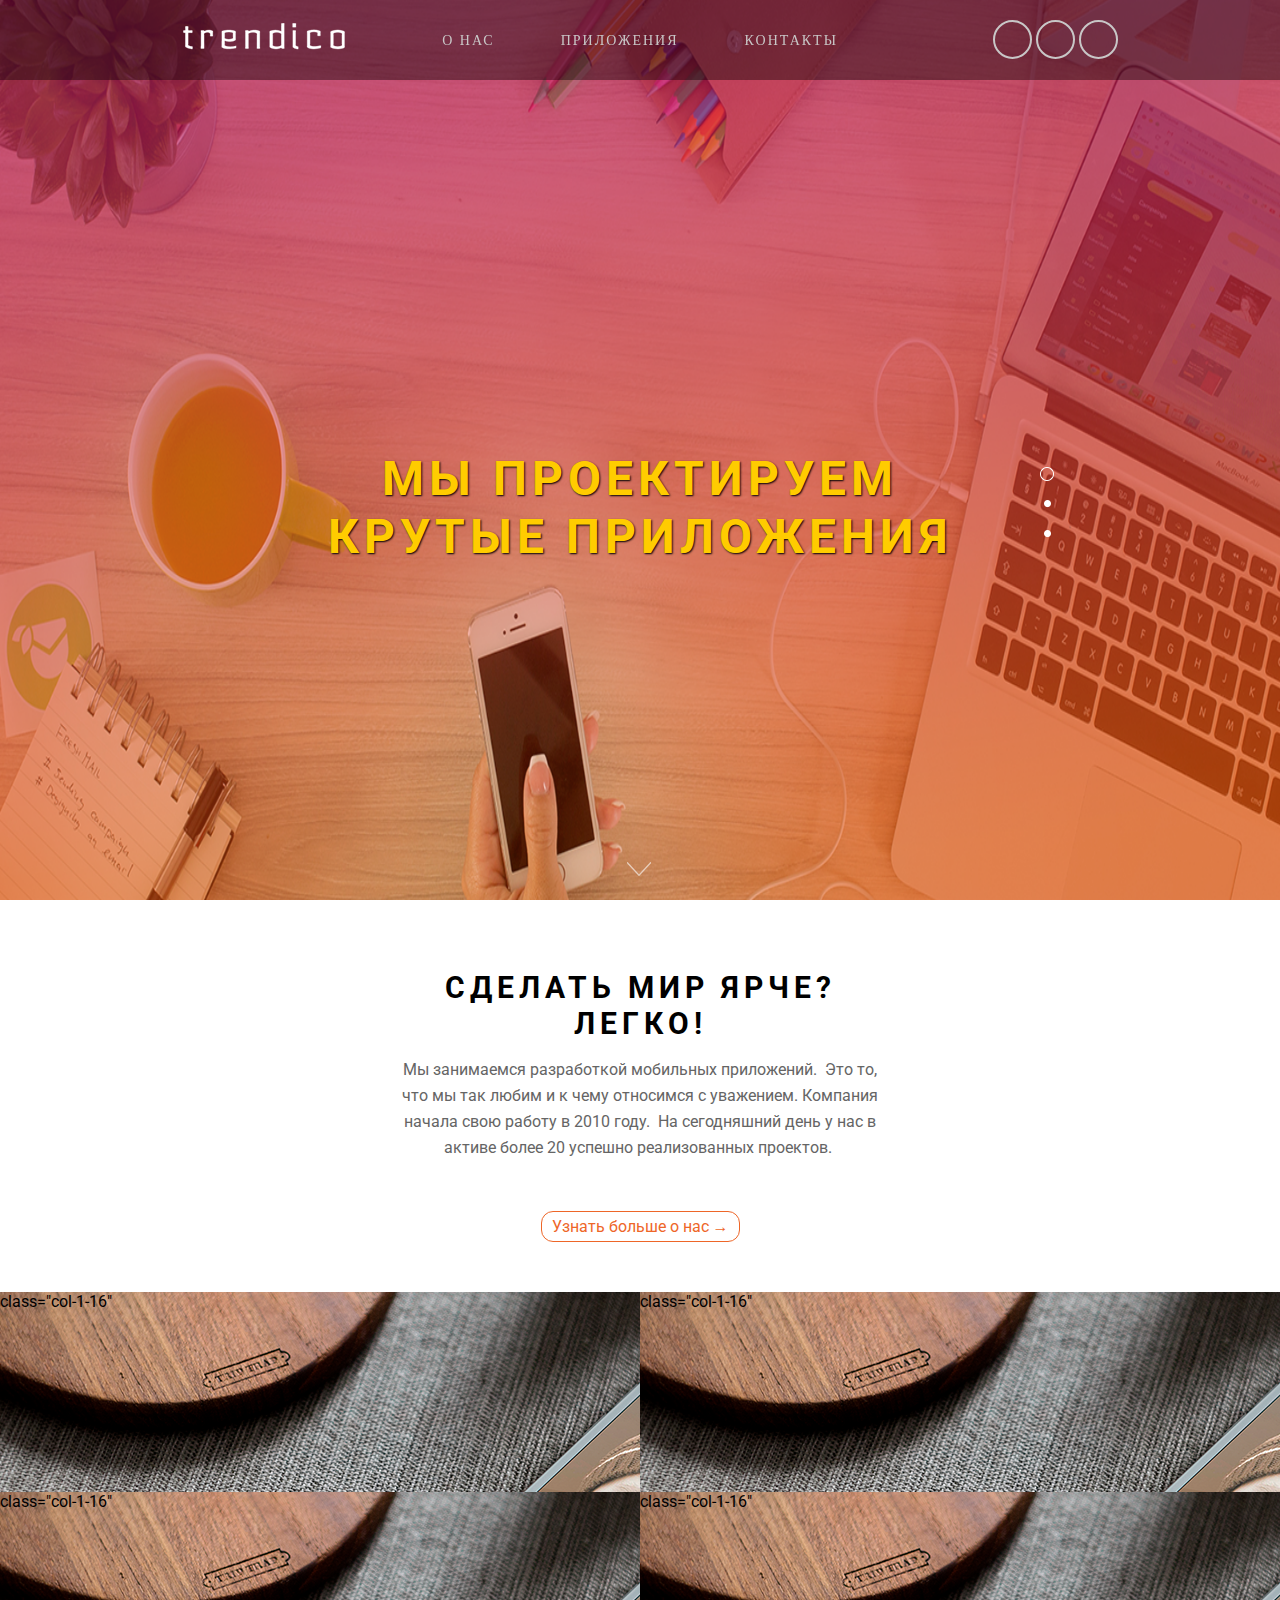
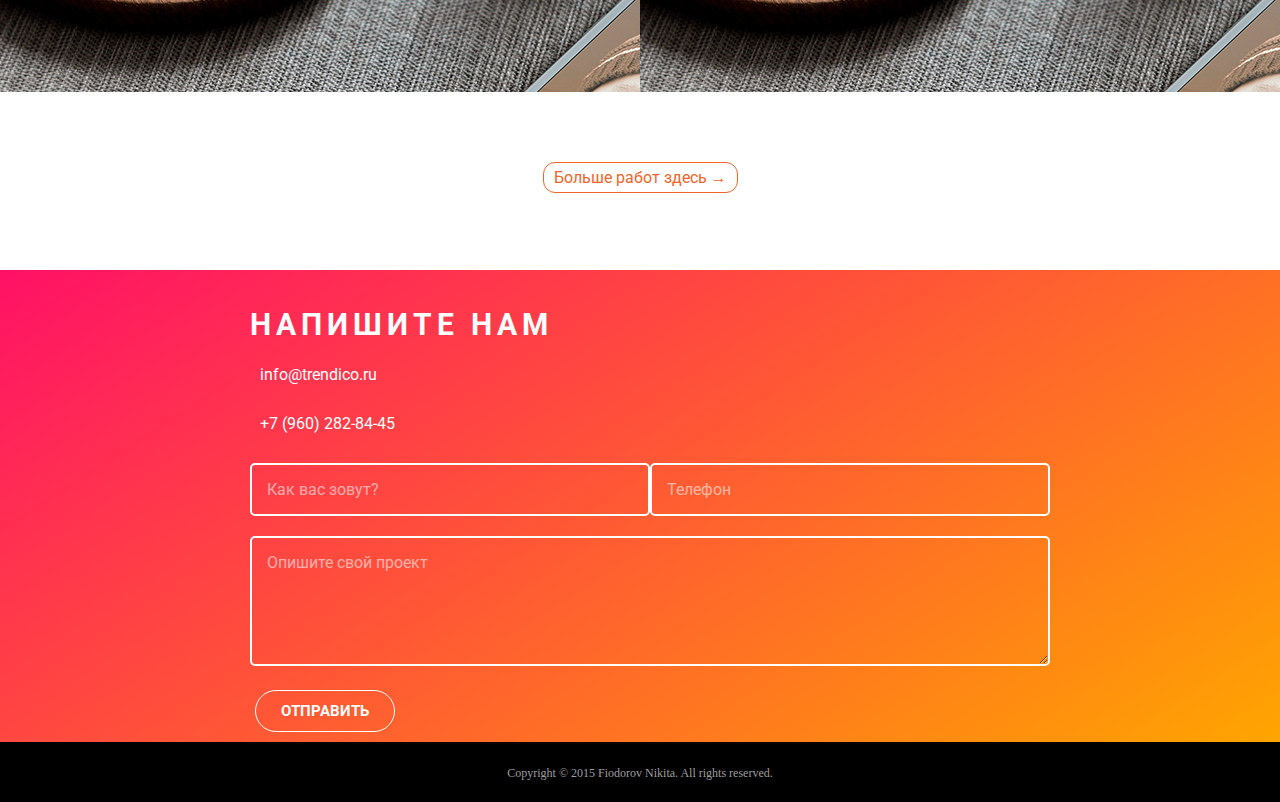
==== main.html @ beefaa2e "d" ====
<!DOCTYPE html>
<html lang="ru">

<head>
  <meta charset="UTF-8">
  <title>Document</title>
  <meta name="viewport" content="width=device-width, initial-scale=1.0">
  <link rel="stylesheet" href="css/styles.css">
  <link rel="icon" href="images/logo.png">
  <link href='https://fonts.googleapis.com/css?family=Roboto' rel='stylesheet' type='text/css'>
  <script src="https://ajax.googleapis.com/ajax/libs/jquery/1.7.2/jquery.min.js"></script>
  <script>
    $(function () {
      var pull = $('#pull');
      menu = $('nav ul');
      menuHeight = menu.height();
      $(pull).on('click', function (e) {
        e.preventDefault();
        menu.slideToggle();
      });
      $(window).resize(function () {
        var w = $(window).width();
        if (w > 320 && menu.is(':hidden')) {
          menu.removeAttr('style');
        }
      });
    });
  </script>
  <script src="js/jquery.timelinr-0.9.6.js"></script>
</head>

<body>
  <div class="wrapper s-h">
    <!--header start!-->
    <header class="header" name="home">
      <nav class="nav clearfix">
        <ul class="clearfix">
          <figure class="push-2-16 col-2-16 header-logo left">
            <a href="http://trendico.mkoreshkov.ru"> <img src="/images/Background/logo.png" alt=""> </a>
          </figure>
          <div class="col-8-16">
            <li class="centr"><a href="#">О нас</a></li>
            <li class="centr"><a href="#">Приложения</a></li>
            <li class="centr"><a href="#">Контакты</a></li>
          </div>
          <div class="col-2-16 nav-right hide-on-mobile">
            <li class="right"><a href="#"><i class="fa fa-vk"></i></a></li>
            <li class="right"><a href="#"><i class="fa fa-facebook"></i></a></li>
            <li class="right"><a href="#"><i class="fa fa-twitter"></i></a></li>
          </div>
        </ul>
        <a href="#" id="pull"><img src="/images/Background/logo.png" alt=""></a>
      </nav>
    </header>
    <!--header end!-->
    <!--content start-->
    <main class="page-content">
      <!--Встраеваемый контент начало-->
      <section class="grid slider">
        <script>
          $(function () {
            $().timelinr({
              orientation: 'vertical'
              , issuesSpeed: 500
              , datesSpeed: 100
              , arrowKeys: 'true'
              , startAt: 1
            })
          });
        </script>
        <div class="col-16-16">
          <div id="timeline">
            <div class="push-13-16">
              <ul id="dates">
                <!--      nbsp - пробел для кликабельности-->
                <li><a href="#1" class="selected">&nbsp;&nbsp;</a></li>
                <li><a href="#2">&nbsp;&nbsp;</a></li>
                <li><a href="#3">&nbsp;&nbsp;</a></li>
              </ul>
            </div>
            <ul id="issues">
              <li id="1" class="selected"> <img src="/images/slider/slider-1.png" />
                <h1>Мы проектируем крутые приложения</h1>
                <p></p>
              </li>
              <li id="2"> <img src="/images/slider/slider-2.jpg" />
                <h1>Нереально крутые</h1>
                <p>Прям как этот слайдер</p>
              </li>
              <li id="3"> <img src="/images/slider/slider-3.jpg" />
                <h1>Завидуйте</h1>
                <p></p>
              </li>
            </ul>
            <div id="grad_top"></div>
            <div id="grad_bottom"></div> <a href="#" id="next">+</a> <a href="#" id="prev">-</a> </div>
        </div>
      </section>
      <section class="grid about_us">
        <div class="push-5-16 col-6-16">
          <h2>Сделать мир ярче? Легко!</h2>
          <p> Мы занимаемся разработкой мобильных приложений.&nbsp; Это то, что мы так любим и к чему относимся с уважением. Компания начала свою работу в 2010 году.&nbsp; На сегодняшний день у нас в активе более 20 успешно реализованных проектов.&nbsp; </p>
          <button href="/about" class="btn-arrow">Узнать больше о нас &rarr;</button>
        </div>
      </section>
      <section class="grid app">
        <div class="col-8-16">class="col-1-16"</div>
        <div class="col-8-16">class="col-1-16"</div>
        <div class="col-8-16">class="col-1-16"</div>
        <div class="col-8-16">class="col-1-16"</div>
      </section>
      <section class="grid more">
        <div class="col-16-16">
          <button href="/projects" class="btn-arrow">Больше работ здесь &rarr;</button>
        </div>
      </section>
      <section class="grid contact_us">
        <div class="push-3-16 col-10-16">
          <h3>НАПИШИТЕ НАМ</h3> <a href="mailto:info@trendico.ru">info@trendico.ru</a> <a href="tel:+79602828445">+7 (960) 282-84-45</a>
          <form class="form" role="form">
            <div class="grid">
              <div class="col-8-16">
                <input type="name" placeholder="Как вас зовут?" class="form-control" id="inputName"> </div>
              <div class="col-8-16">
                <input type="phone" placeholder="Телефон" class="form-control col-8-16" id="inputPhone"> </div>
            </div>
            <div class="grid">
              <div class="col-16-16">
                <textarea class="form-control" rows="5" id="comment" placeholder="Опишите свой проект"></textarea>
              </div>
            </div>
            <button type="submit" class="btn btn-default"> Отправить </button>
          </form>
        </div>
      </section>
      <!--Встраеваемый контент конец-->
    </main>
    <!--content end-->
    <!--footer start-->
    <footer class="footer" id="Contact">
      <p class="copyright">Copyright © 2015 Fiodorov Nikita. All rights reserved.</p>
    </footer>
    <!--footer end-->
  </div>
</body>

</html>
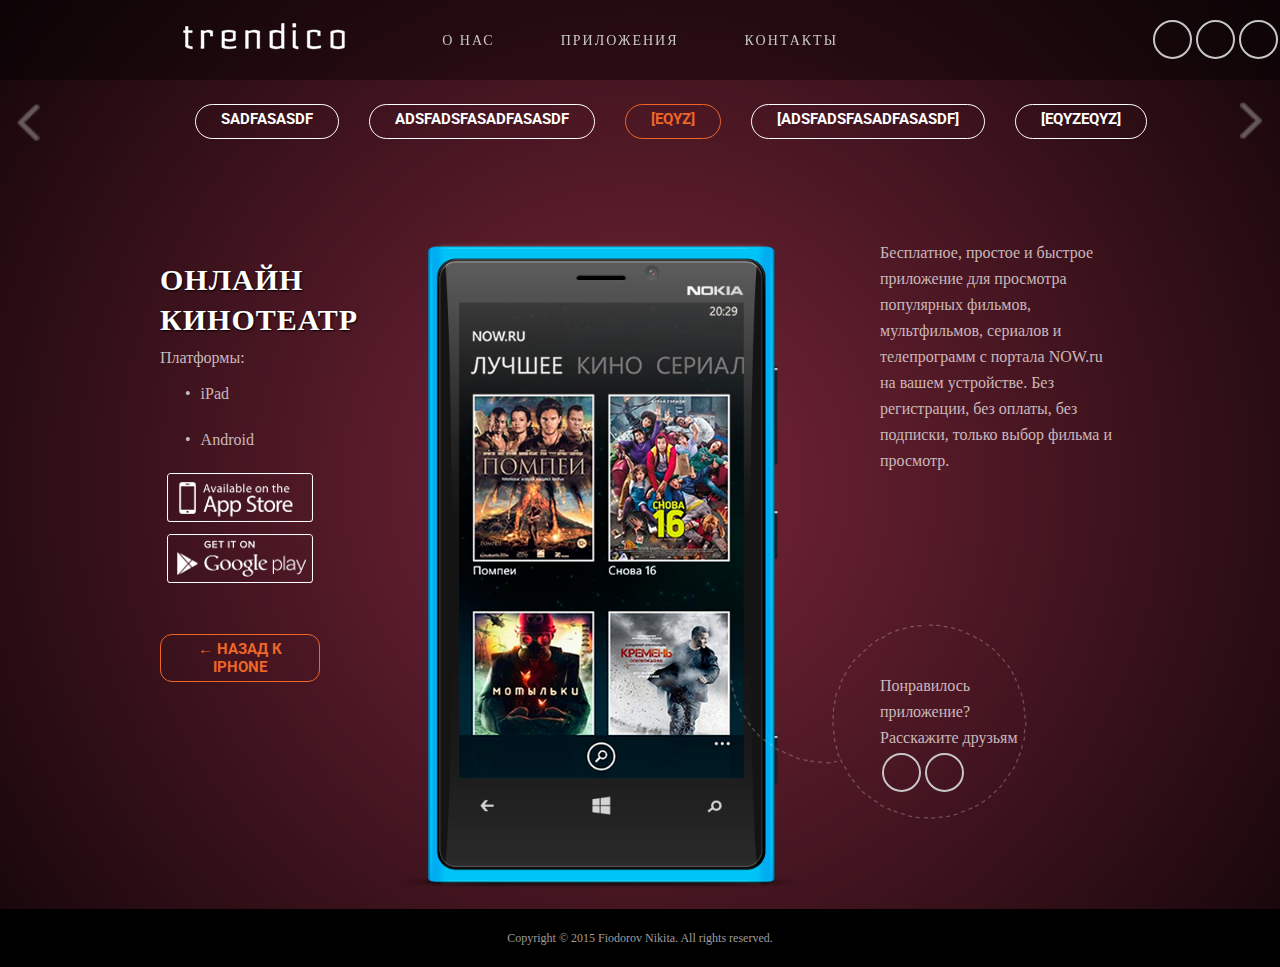
==== commit aa1b774e: "d" ====
--- a/main.html
+++ b/main.html
@@ -35,15 +35,15 @@
     <header class="header" name="home">
       <nav class="nav clearfix">
         <ul class="clearfix">
-          <figure class="push-2-16 col-2-16 header-logo left">
+          <figure class="push-2-16 col-2-16 header-logo left tab-col-4-16">
             <a href="http://trendico.mkoreshkov.ru"> <img src="/images/Background/logo.png" alt=""> </a>
           </figure>
-          <div class="col-8-16">
+          <div class="col-8-16 tab-col-12-16">
             <li class="centr"><a href="#">О нас</a></li>
             <li class="centr"><a href="#">Приложения</a></li>
             <li class="centr"><a href="#">Контакты</a></li>
           </div>
-          <div class="col-2-16 nav-right hide-on-mobile">
+          <div class="col-4-16 hide-on-tab nav-right share">
             <li class="right"><a href="#"><i class="fa fa-vk"></i></a></li>
             <li class="right"><a href="#"><i class="fa fa-facebook"></i></a></li>
             <li class="right"><a href="#"><i class="fa fa-twitter"></i></a></li>
@@ -56,81 +56,203 @@
     <!--content start-->
     <main class="page-content">
       <!--Встраеваемый контент начало-->
-      <section class="grid slider">
+      <section class="grid slider-h">
         <script>
           $(function () {
             $().timelinr({
-              orientation: 'vertical'
-              , issuesSpeed: 500
-              , datesSpeed: 100
-              , arrowKeys: 'true'
-              , startAt: 1
+              arrowKeys: 'true'
+              , startAt: 3, 
+              autoPlay: 'true',
+              autoPlayPause: 10000
             })
           });
         </script>
         <div class="col-16-16">
           <div id="timeline">
-            <div class="push-13-16">
+            <div class="">
               <ul id="dates">
-                <!--      nbsp - пробел для кликабельности-->
-                <li><a href="#1" class="selected">&nbsp;&nbsp;</a></li>
-                <li><a href="#2">&nbsp;&nbsp;</a></li>
-                <li><a href="#3">&nbsp;&nbsp;</a></li>
+                <li><a class="btn btn-default" href="#1" class="selected">sadfasasdf</a></li>
+                <li><a class="btn btn-default" href="#2">adsfadsfasadfasasdf</a></li>
+                <li><a class="btn btn-default" href="#3">[eqyz]</a></li>
+                <li><a class="btn btn-default" href="#4">[adsfadsfasadfasasdf]</a></li>
+                <li><a class="btn btn-default" href="#5">[eqyzeqyz]</a></li>
+                <li><a class="btn btn-default" href="#6">[eqyz]</a></li>
+                <li><a class="btn btn-default" href="#7">[adsfadsfasadfasasdf]</a></li>
               </ul>
             </div>
             <ul id="issues">
-              <li id="1" class="selected"> <img src="/images/slider/slider-1.png" />
-                <h1>Мы проектируем крутые приложения</h1>
-                <p></p>
-              </li>
-              <li id="2"> <img src="/images/slider/slider-2.jpg" />
-                <h1>Нереально крутые</h1>
-                <p>Прям как этот слайдер</p>
-              </li>
-              <li id="3"> <img src="/images/slider/slider-3.jpg" />
-                <h1>Завидуйте</h1>
-                <p></p>
-              </li>
+              <li id="1" class="issues-elem">
+                <div class="grid">
+                  <div class="issues-content--info push-2-16 col-2-16 tab-col-6-16 mobile-col-16-16">
+                    <h1>Онлайн кинотеатр</h1>
+                    <p>Платформы:</p>
+                    <p class="li">iPad</p>
+                    <p class="li">Android</p>
+                    <a href="#" class="appstore"></a>
+                    <a class="googleplay"></a>
+                    <button class="btn btn-arrow down">&larr; Назад к iphone</button>
+                  </div>
+                  <div class="push-1-16 col-5-16 tab-col-10-16 mobile-col-16-16"> <img width="100%" src="/images/app/tele1.png" /> </div>
+                  <div class="push-1-16 col-3-16 t-push-6-16 tab-col-10-16 mobile-col-16-16">
+                    <p>Бесплатное, простое и быстрое приложение для просмотра популярных фильмов, мультфильмов, сериалов и телепрограмм с портала NOW.ru на вашем устройстве. Без регистрации, без оплаты, без подписки, только выбор фильма и просмотр. </p>
+                    <div class="share-icon mobile-col-16-16">
+                      <p>Понравилось</p>
+                      <p>приложение?</p>
+                      <p> Расскажите друзьям</p>
+                      <div class=""><a href="#"><i class="fa fa-vk"></i></a></div>
+                      <div class=""><a href="#"><i class="fa fa-facebook"></i></a></div>
+                    </div>
+                  </div>
+                </div>
+              </li>
+              <li id="2" class="issues-elem">
+                <div class="grid">
+                  <div class="issues-content--info push-2-16 col-2-16 tab-col-6-16 mobile-col-16-16">
+                    <h1>Онлайн кинотеатр</h1>
+                    <p>Платформы:</p>
+                    <p class="li">iPad</p>
+                    <p class="li">Android</p>
+                    <a href="#" class="appstore"></a>
+                    <a class="googleplay"></a>
+                    <button class="btn btn-arrow down">&larr; Назад к iphone</button>
+                  </div>
+                  <div class="push-1-16 col-5-16 tab-col-10-16 mobile-col-16-16"> <img width="100%" src="/images/app/tele2.png" /> </div>
+                  <div class="push-1-16 col-3-16 t-push-6-16 tab-col-10-16 mobile-col-16-16">
+                    <p>Бесплатное, простое и быстрое приложение для просмотра популярных фильмов, мультфильмов, сериалов и телепрограмм с портала NOW.ru на вашем устройстве. Без регистрации, без оплаты, без подписки, только выбор фильма и просмотр. </p>
+                    <div class="share-icon mobile-col-16-16">
+                      <p>Понравилось</p>
+                      <p>приложение?</p>
+                      <p> Расскажите друзьям</p>
+                      <div class=""><a href="#"><i class="fa fa-vk"></i></a></div>
+                      <div class=""><a href="#"><i class="fa fa-facebook"></i></a></div>
+                    </div>
+                  </div>
+                </div>
+              </li>
+              <li id="3" class="issues-elem">
+                <div class="grid">
+                  <div class="issues-content--info push-2-16 col-2-16 tab-col-6-16 mobile-col-16-16">
+                    <h1>Онлайн кинотеатр</h1>
+                    <p>Платформы:</p>
+                    <p class="li">iPad</p>
+                    <p class="li">Android</p>
+                    <a href="#" class="appstore"></a>
+                    <a class="googleplay"></a>
+                    <button class="btn btn-arrow down">&larr; Назад к iphone</button>
+                  </div>
+                  <div class="push-1-16 col-5-16 tab-col-10-16 mobile-col-16-16"> <img width="100%" src="/images/app/tele3.png" /> </div>
+                  <div class="push-1-16 col-3-16 t-push-6-16 tab-col-10-16 mobile-col-16-16">
+                    <p>Бесплатное, простое и быстрое приложение для просмотра популярных фильмов, мультфильмов, сериалов и телепрограмм с портала NOW.ru на вашем устройстве. Без регистрации, без оплаты, без подписки, только выбор фильма и просмотр. </p>
+                    <div class="share-icon mobile-col-16-16">
+                      <p>Понравилось</p>
+                      <p>приложение?</p>
+                      <p> Расскажите друзьям</p>
+                      <div class=""><a href="#"><i class="fa fa-vk"></i></a></div>
+                      <div class=""><a href="#"><i class="fa fa-facebook"></i></a></div>
+                    </div>
+                  </div>
+                </div>
+              </li>
+              <li id="4" class="issues-elem">
+                <div class="grid">
+                  <div class="issues-content--info push-2-16 col-2-16 tab-col-6-16 mobile-col-16-16">
+                    <h1>Онлайн кинотеатр</h1>
+                    <p>Платформы:</p>
+                    <p class="li">iPad</p>
+                    <p class="li">Android</p>
+                    <a href="#" class="appstore"></a>
+                    <a class="googleplay"></a>
+                    <button class="btn btn-arrow down">&larr; Назад к iphone</button>
+                  </div>
+                  <div class="push-1-16 col-5-16 tab-col-10-16 mobile-col-16-16"> <img width="100%" src="/images/app/tele4.png" /> </div>
+                  <div class="push-1-16 col-3-16 t-push-6-16 tab-col-10-16 mobile-col-16-16">
+                    <p>Бесплатное, простое и быстрое приложение для просмотра популярных фильмов, мультфильмов, сериалов и телепрограмм с портала NOW.ru на вашем устройстве. Без регистрации, без оплаты, без подписки, только выбор фильма и просмотр. </p>
+                    <div class="share-icon mobile-col-16-16">
+                      <p>Понравилось</p>
+                      <p>приложение?</p>
+                      <p> Расскажите друзьям</p>
+                      <div class=""><a href="#"><i class="fa fa-vk"></i></a></div>
+                      <div class=""><a href="#"><i class="fa fa-facebook"></i></a></div>
+                    </div>
+                  </div>
+                </div>
+              </li>
+              <li id="5" class="issues-elem">
+                <div class="grid">
+                  <div class="issues-content--info push-2-16 col-2-16 tab-col-6-16 mobile-col-16-16">
+                    <h1>Онлайн кинотеатр</h1>
+                    <p>Платформы:</p>
+                    <p class="li">iPad</p>
+                    <p class="li">Android</p>
+                    <a href="#" class="appstore"></a>
+                    <a class="googleplay"></a>
+                    <button class="btn btn-arrow down">&larr; Назад к iphone</button>
+                  </div>
+                  <div class="push-1-16 col-5-16 tab-col-10-16 mobile-col-16-16"> <img width="100%" src="/images/app/tele5.png" /> </div>
+                  <div class="push-1-16 col-3-16 t-push-6-16 tab-col-10-16 mobile-col-16-16">
+                    <p>Бесплатное, простое и быстрое приложение для просмотра популярных фильмов, мультфильмов, сериалов и телепрограмм с портала NOW.ru на вашем устройстве. Без регистрации, без оплаты, без подписки, только выбор фильма и просмотр. </p>
+                    <div class="share-icon mobile-col-16-16">
+                      <p>Понравилось</p>
+                      <p>приложение?</p>
+                      <p> Расскажите друзьям</p>
+                      <div class=""><a href="#"><i class="fa fa-vk"></i></a></div>
+                      <div class=""><a href="#"><i class="fa fa-facebook"></i></a></div>
+                    </div>
+                  </div>
+                </div>
+              </li>
+            
+            <li id="6" class="issues-elem">
+              <div class="grid">
+                <div class="issues-content--info push-2-16 col-2-16 tab-col-6-16 mobile-col-16-16">
+                  <h1>Онлайн кинотеатр</h1>
+                  <p>Платформы:</p>
+                  <p class="li">iPad</p>
+                  <p class="li">Android</p>
+                  <a href="#" class="appstore"></a>
+                  <a class="googleplay"></a>
+                  <button class="btn btn-arrow down">&larr; Назад к iphone</button>
+                </div>
+                <div class="push-1-16 col-5-16 tab-col-10-16 mobile-col-16-16"> <img width="100%" src="/images/app/tele6.png" /> </div>
+                <div class="push-1-16 col-3-16 t-push-6-16 tab-col-10-16 mobile-col-16-16">
+                  <p>Бесплатное, простое и быстрое приложение для просмотра популярных фильмов, мультфильмов, сериалов и телепрограмм с портала NOW.ru на вашем устройстве. Без регистрации, без оплаты, без подписки, только выбор фильма и просмотр. </p>
+                  <div class="share-icon mobile-col-16-16">
+                    <p>Понравилось</p>
+                    <p>приложение?</p>
+                    <p> Расскажите друзьям</p>
+                    <div class=""><a href="#"><i class="fa fa-vk"></i></a></div>
+                    <div class=""><a href="#"><i class="fa fa-facebook"></i></a></div>
+                  </div>
+                </div>
+              </div>
+            </li>
+            <li id="7" class="issues-elem">
+              <div class="grid">
+                <div class="issues-content--info push-2-16 col-2-16 tab-col-6-16 mobile-col-16-16">
+                  <h1>Онлайн кинотеатр</h1>
+                  <p>Платформы:</p>
+                  <p class="li">iPad</p>
+                  <p class="li">Android</p>
+                  <a href="#" class="appstore"></a>
+                  <a class="googleplay"></a>
+                  <button class="btn btn-arrow down">&larr; Назад к iphone</button>
+                </div>
+                <div class="push-1-16 col-5-16 tab-col-10-16 mobile-col-16-16"> <img width="100%" src="/images/app/tele3.png" /> </div>
+                <div class="push-1-16 col-3-16 t-push-6-16 tab-col-10-16 mobile-col-16-16">
+                  <p>Бесплатное, простое и быстрое приложение для просмотра популярных фильмов, мультфильмов, сериалов и телепрограмм с портала NOW.ru на вашем устройстве. Без регистрации, без оплаты, без подписки, только выбор фильма и просмотр. </p>
+                  <div class="share-icon mobile-col-16-16">
+                    <p>Понравилось</p>
+                    <p>приложение?</p>
+                    <p> Расскажите друзьям</p>
+                    <div class=""><a href="#"><i class="fa fa-vk"></i></a></div>
+                    <div class=""><a href="#"><i class="fa fa-facebook"></i></a></div>
+                  </div>
+                </div>
+              </div>
+            </li>
             </ul>
             <div id="grad_top"></div>
             <div id="grad_bottom"></div> <a href="#" id="next">+</a> <a href="#" id="prev">-</a> </div>
-        </div>
-      </section>
-      <section class="grid about_us">
-        <div class="push-5-16 col-6-16">
-          <h2>Сделать мир ярче? Легко!</h2>
-          <p> Мы занимаемся разработкой мобильных приложений.&nbsp; Это то, что мы так любим и к чему относимся с уважением. Компания начала свою работу в 2010 году.&nbsp; На сегодняшний день у нас в активе более 20 успешно реализованных проектов.&nbsp; </p>
-          <button href="/about" class="btn-arrow">Узнать больше о нас &rarr;</button>
-        </div>
-      </section>
-      <section class="grid app">
-        <div class="col-8-16">class="col-1-16"</div>
-        <div class="col-8-16">class="col-1-16"</div>
-        <div class="col-8-16">class="col-1-16"</div>
-        <div class="col-8-16">class="col-1-16"</div>
-      </section>
-      <section class="grid more">
-        <div class="col-16-16">
-          <button href="/projects" class="btn-arrow">Больше работ здесь &rarr;</button>
-        </div>
-      </section>
-      <section class="grid contact_us">
-        <div class="push-3-16 col-10-16">
-          <h3>НАПИШИТЕ НАМ</h3> <a href="mailto:info@trendico.ru">info@trendico.ru</a> <a href="tel:+79602828445">+7 (960) 282-84-45</a>
-          <form class="form" role="form">
-            <div class="grid">
-              <div class="col-8-16">
-                <input type="name" placeholder="Как вас зовут?" class="form-control" id="inputName"> </div>
-              <div class="col-8-16">
-                <input type="phone" placeholder="Телефон" class="form-control col-8-16" id="inputPhone"> </div>
-            </div>
-            <div class="grid">
-              <div class="col-16-16">
-                <textarea class="form-control" rows="5" id="comment" placeholder="Опишите свой проект"></textarea>
-              </div>
-            </div>
-            <button type="submit" class="btn btn-default"> Отправить </button>
-          </form>
         </div>
       </section>
       <!--Встраеваемый контент конец-->
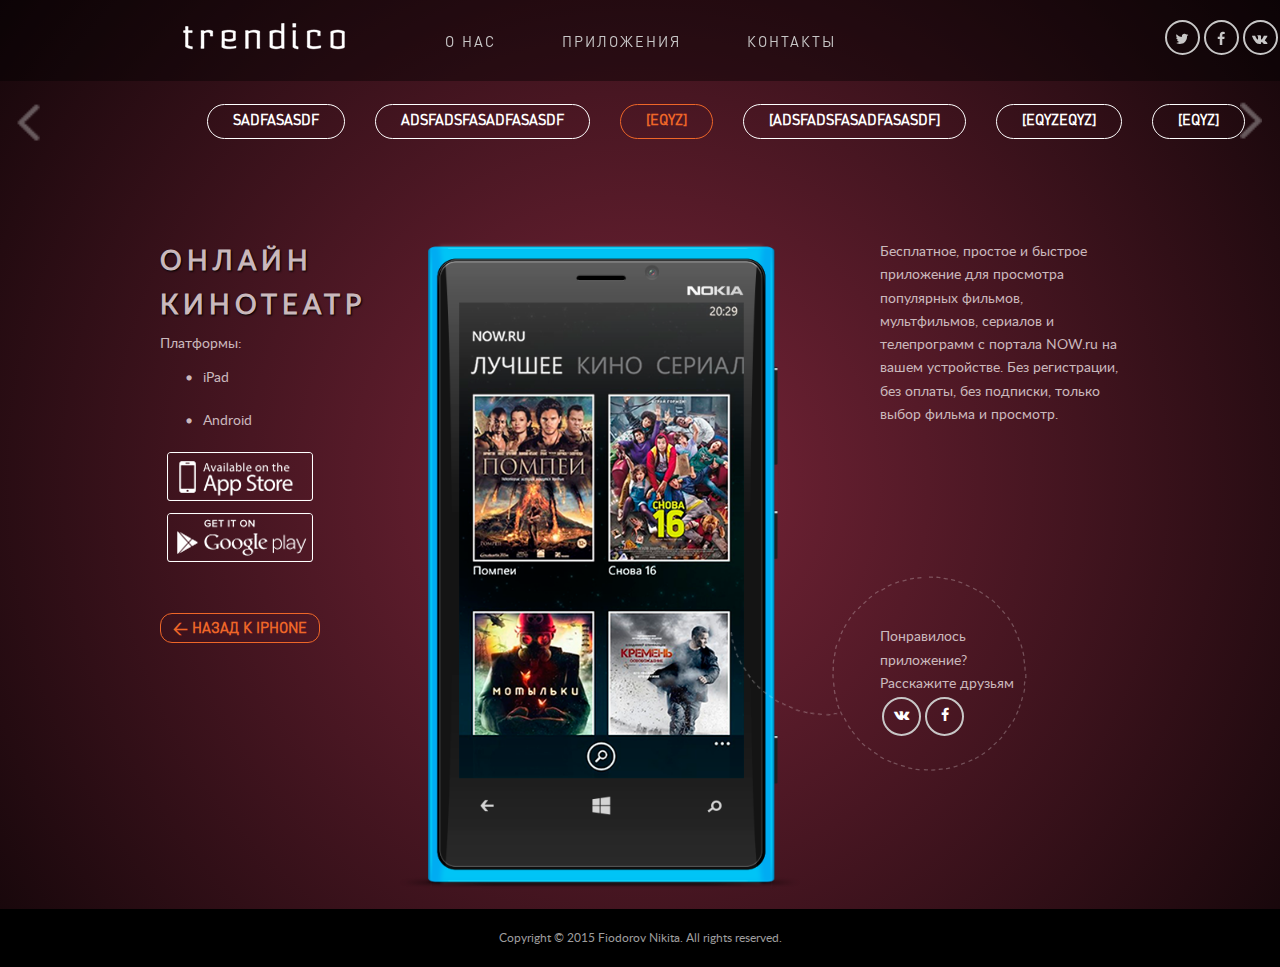
==== commit 63b417eb: "Адаптивный шрифт" ====
--- a/main.html
+++ b/main.html
@@ -7,7 +7,6 @@
   <meta name="viewport" content="width=device-width, initial-scale=1.0">
   <link rel="stylesheet" href="css/styles.css">
   <link rel="icon" href="images/logo.png">
-  <link href='https://fonts.googleapis.com/css?family=Roboto' rel='stylesheet' type='text/css'>
   <script src="https://ajax.googleapis.com/ajax/libs/jquery/1.7.2/jquery.min.js"></script>
   <script>
     $(function () {
@@ -61,9 +60,7 @@
           $(function () {
             $().timelinr({
               arrowKeys: 'true'
-              , startAt: 3, 
-              autoPlay: 'true',
-              autoPlayPause: 10000
+              , startAt: 3
             })
           });
         </script>
@@ -84,7 +81,7 @@
               <li id="1" class="issues-elem">
                 <div class="grid">
                   <div class="issues-content--info push-2-16 col-2-16 tab-col-6-16 mobile-col-16-16">
-                    <h1>Онлайн кинотеатр</h1>
+                    <h2>Онлайн кинотеатр</h2>
                     <p>Платформы:</p>
                     <p class="li">iPad</p>
                     <p class="li">Android</p>
@@ -108,7 +105,7 @@
               <li id="2" class="issues-elem">
                 <div class="grid">
                   <div class="issues-content--info push-2-16 col-2-16 tab-col-6-16 mobile-col-16-16">
-                    <h1>Онлайн кинотеатр</h1>
+                    <h2>Онлайн кинотеатр</h2>
                     <p>Платформы:</p>
                     <p class="li">iPad</p>
                     <p class="li">Android</p>
@@ -132,7 +129,7 @@
               <li id="3" class="issues-elem">
                 <div class="grid">
                   <div class="issues-content--info push-2-16 col-2-16 tab-col-6-16 mobile-col-16-16">
-                    <h1>Онлайн кинотеатр</h1>
+                    <h2>Онлайн кинотеатр</h2>
                     <p>Платформы:</p>
                     <p class="li">iPad</p>
                     <p class="li">Android</p>
@@ -156,7 +153,7 @@
               <li id="4" class="issues-elem">
                 <div class="grid">
                   <div class="issues-content--info push-2-16 col-2-16 tab-col-6-16 mobile-col-16-16">
-                    <h1>Онлайн кинотеатр</h1>
+                    <h2>Онлайн кинотеатр</h2>
                     <p>Платформы:</p>
                     <p class="li">iPad</p>
                     <p class="li">Android</p>
@@ -180,7 +177,7 @@
               <li id="5" class="issues-elem">
                 <div class="grid">
                   <div class="issues-content--info push-2-16 col-2-16 tab-col-6-16 mobile-col-16-16">
-                    <h1>Онлайн кинотеатр</h1>
+                    <h2>Онлайн кинотеатр</h2>
                     <p>Платформы:</p>
                     <p class="li">iPad</p>
                     <p class="li">Android</p>
@@ -205,7 +202,7 @@
             <li id="6" class="issues-elem">
               <div class="grid">
                 <div class="issues-content--info push-2-16 col-2-16 tab-col-6-16 mobile-col-16-16">
-                  <h1>Онлайн кинотеатр</h1>
+                  <h2>Онлайн кинотеатр</h2>
                   <p>Платформы:</p>
                   <p class="li">iPad</p>
                   <p class="li">Android</p>
@@ -229,7 +226,7 @@
             <li id="7" class="issues-elem">
               <div class="grid">
                 <div class="issues-content--info push-2-16 col-2-16 tab-col-6-16 mobile-col-16-16">
-                  <h1>Онлайн кинотеатр</h1>
+                  <h2>Онлайн кинотеатр</h2>
                   <p>Платформы:</p>
                   <p class="li">iPad</p>
                   <p class="li">Android</p>
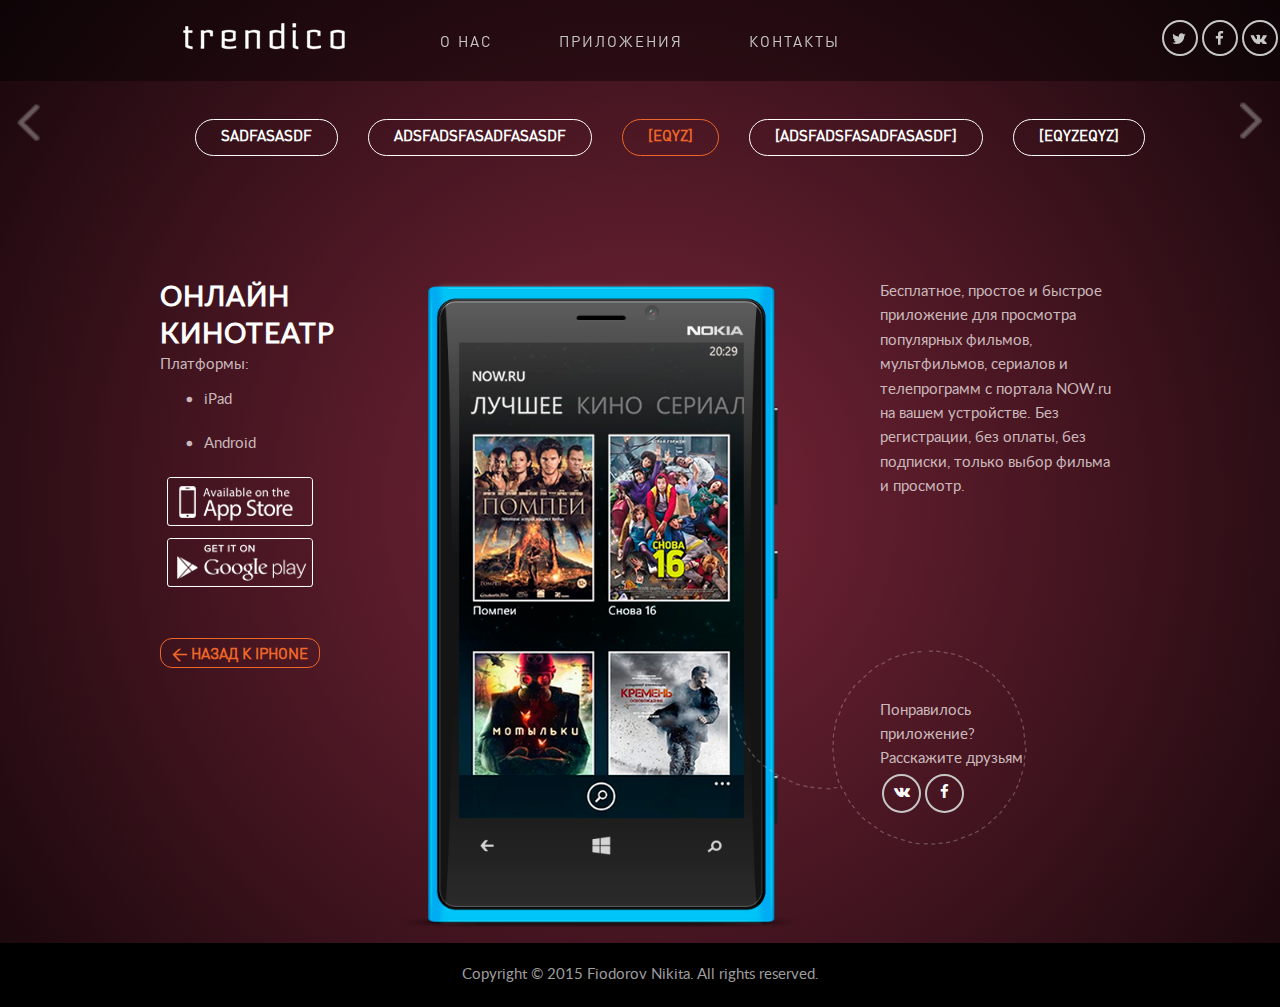
==== commit 7e57f1dd: "Адаптивный шрифт" ====
--- a/main.html
+++ b/main.html
@@ -91,7 +91,7 @@
                   </div>
                   <div class="push-1-16 col-5-16 tab-col-10-16 mobile-col-16-16"> <img width="100%" src="/images/app/tele1.png" /> </div>
                   <div class="push-1-16 col-3-16 t-push-6-16 tab-col-10-16 mobile-col-16-16">
-                    <p>Бесплатное, простое и быстрое приложение для просмотра популярных фильмов, мультфильмов, сериалов и телепрограмм с портала NOW.ru на вашем устройстве. Без регистрации, без оплаты, без подписки, только выбор фильма и просмотр. </p>
+                    <p class="issues-description">Бесплатное, простое и быстрое приложение для просмотра популярных фильмов, мультфильмов, сериалов и телепрограмм с портала NOW.ru на вашем устройстве. Без регистрации, без оплаты, без подписки, только выбор фильма и просмотр. </p>
                     <div class="share-icon mobile-col-16-16">
                       <p>Понравилось</p>
                       <p>приложение?</p>
@@ -115,8 +115,8 @@
                   </div>
                   <div class="push-1-16 col-5-16 tab-col-10-16 mobile-col-16-16"> <img width="100%" src="/images/app/tele2.png" /> </div>
                   <div class="push-1-16 col-3-16 t-push-6-16 tab-col-10-16 mobile-col-16-16">
-                    <p>Бесплатное, простое и быстрое приложение для просмотра популярных фильмов, мультфильмов, сериалов и телепрограмм с портала NOW.ru на вашем устройстве. Без регистрации, без оплаты, без подписки, только выбор фильма и просмотр. </p>
-                    <div class="share-icon mobile-col-16-16">
+                    <p class="issues-description">Бесплатное, простое и быстрое приложение для просмотра популярных фильмов, мультфильмов, сериалов и телепрограмм с портала NOW.ru на вашем устройстве. Без регистрации, без оплаты, без подписки, только выбор фильма и просмотр. </p>
+                    <div class="share-icon mobile-col-16-16 hide-on-tab">
                       <p>Понравилось</p>
                       <p>приложение?</p>
                       <p> Расскажите друзьям</p>
@@ -139,8 +139,8 @@
                   </div>
                   <div class="push-1-16 col-5-16 tab-col-10-16 mobile-col-16-16"> <img width="100%" src="/images/app/tele3.png" /> </div>
                   <div class="push-1-16 col-3-16 t-push-6-16 tab-col-10-16 mobile-col-16-16">
-                    <p>Бесплатное, простое и быстрое приложение для просмотра популярных фильмов, мультфильмов, сериалов и телепрограмм с портала NOW.ru на вашем устройстве. Без регистрации, без оплаты, без подписки, только выбор фильма и просмотр. </p>
-                    <div class="share-icon mobile-col-16-16">
+                    <p class="issues-description">Бесплатное, простое и быстрое приложение для просмотра популярных фильмов, мультфильмов, сериалов и телепрограмм с портала NOW.ru на вашем устройстве. Без регистрации, без оплаты, без подписки, только выбор фильма и просмотр. </p>
+                    <div class="share-icon mobile-col-16-16 hide-on-tab">
                       <p>Понравилось</p>
                       <p>приложение?</p>
                       <p> Расскажите друзьям</p>
@@ -163,8 +163,8 @@
                   </div>
                   <div class="push-1-16 col-5-16 tab-col-10-16 mobile-col-16-16"> <img width="100%" src="/images/app/tele4.png" /> </div>
                   <div class="push-1-16 col-3-16 t-push-6-16 tab-col-10-16 mobile-col-16-16">
-                    <p>Бесплатное, простое и быстрое приложение для просмотра популярных фильмов, мультфильмов, сериалов и телепрограмм с портала NOW.ru на вашем устройстве. Без регистрации, без оплаты, без подписки, только выбор фильма и просмотр. </p>
-                    <div class="share-icon mobile-col-16-16">
+                    <p class="issues-description">Бесплатное, простое и быстрое приложение для просмотра популярных фильмов, мультфильмов, сериалов и телепрограмм с портала NOW.ru на вашем устройстве. Без регистрации, без оплаты, без подписки, только выбор фильма и просмотр. </p>
+                    <div class="share-icon mobile-col-16-16 hide-on-tab">
                       <p>Понравилось</p>
                       <p>приложение?</p>
                       <p> Расскажите друзьям</p>
@@ -187,8 +187,8 @@
                   </div>
                   <div class="push-1-16 col-5-16 tab-col-10-16 mobile-col-16-16"> <img width="100%" src="/images/app/tele5.png" /> </div>
                   <div class="push-1-16 col-3-16 t-push-6-16 tab-col-10-16 mobile-col-16-16">
-                    <p>Бесплатное, простое и быстрое приложение для просмотра популярных фильмов, мультфильмов, сериалов и телепрограмм с портала NOW.ru на вашем устройстве. Без регистрации, без оплаты, без подписки, только выбор фильма и просмотр. </p>
-                    <div class="share-icon mobile-col-16-16">
+                    <p class="issues-description">Бесплатное, простое и быстрое приложение для просмотра популярных фильмов, мультфильмов, сериалов и телепрограмм с портала NOW.ru на вашем устройстве. Без регистрации, без оплаты, без подписки, только выбор фильма и просмотр. </p>
+                    <div class="share-icon mobile-col-16-16 hide-on-tab">
                       <p>Понравилось</p>
                       <p>приложение?</p>
                       <p> Расскажите друзьям</p>
@@ -212,8 +212,8 @@
                 </div>
                 <div class="push-1-16 col-5-16 tab-col-10-16 mobile-col-16-16"> <img width="100%" src="/images/app/tele6.png" /> </div>
                 <div class="push-1-16 col-3-16 t-push-6-16 tab-col-10-16 mobile-col-16-16">
-                  <p>Бесплатное, простое и быстрое приложение для просмотра популярных фильмов, мультфильмов, сериалов и телепрограмм с портала NOW.ru на вашем устройстве. Без регистрации, без оплаты, без подписки, только выбор фильма и просмотр. </p>
-                  <div class="share-icon mobile-col-16-16">
+                  <p class="issues-description">Бесплатное, простое и быстрое приложение для просмотра популярных фильмов, мультфильмов, сериалов и телепрограмм с портала NOW.ru на вашем устройстве. Без регистрации, без оплаты, без подписки, только выбор фильма и просмотр. </p>
+                  <div class="share-icon mobile-col-16-16 hide-on-tab">
                     <p>Понравилось</p>
                     <p>приложение?</p>
                     <p> Расскажите друзьям</p>
@@ -236,8 +236,8 @@
                 </div>
                 <div class="push-1-16 col-5-16 tab-col-10-16 mobile-col-16-16"> <img width="100%" src="/images/app/tele3.png" /> </div>
                 <div class="push-1-16 col-3-16 t-push-6-16 tab-col-10-16 mobile-col-16-16">
-                  <p>Бесплатное, простое и быстрое приложение для просмотра популярных фильмов, мультфильмов, сериалов и телепрограмм с портала NOW.ru на вашем устройстве. Без регистрации, без оплаты, без подписки, только выбор фильма и просмотр. </p>
-                  <div class="share-icon mobile-col-16-16">
+                  <p class="issues-description">Бесплатное, простое и быстрое приложение для просмотра популярных фильмов, мультфильмов, сериалов и телепрограмм с портала NOW.ru на вашем устройстве. Без регистрации, без оплаты, без подписки, только выбор фильма и просмотр. </p>
+                  <div class="share-icon mobile-col-16-16 hide-on-tab">
                     <p>Понравилось</p>
                     <p>приложение?</p>
                     <p> Расскажите друзьям</p>
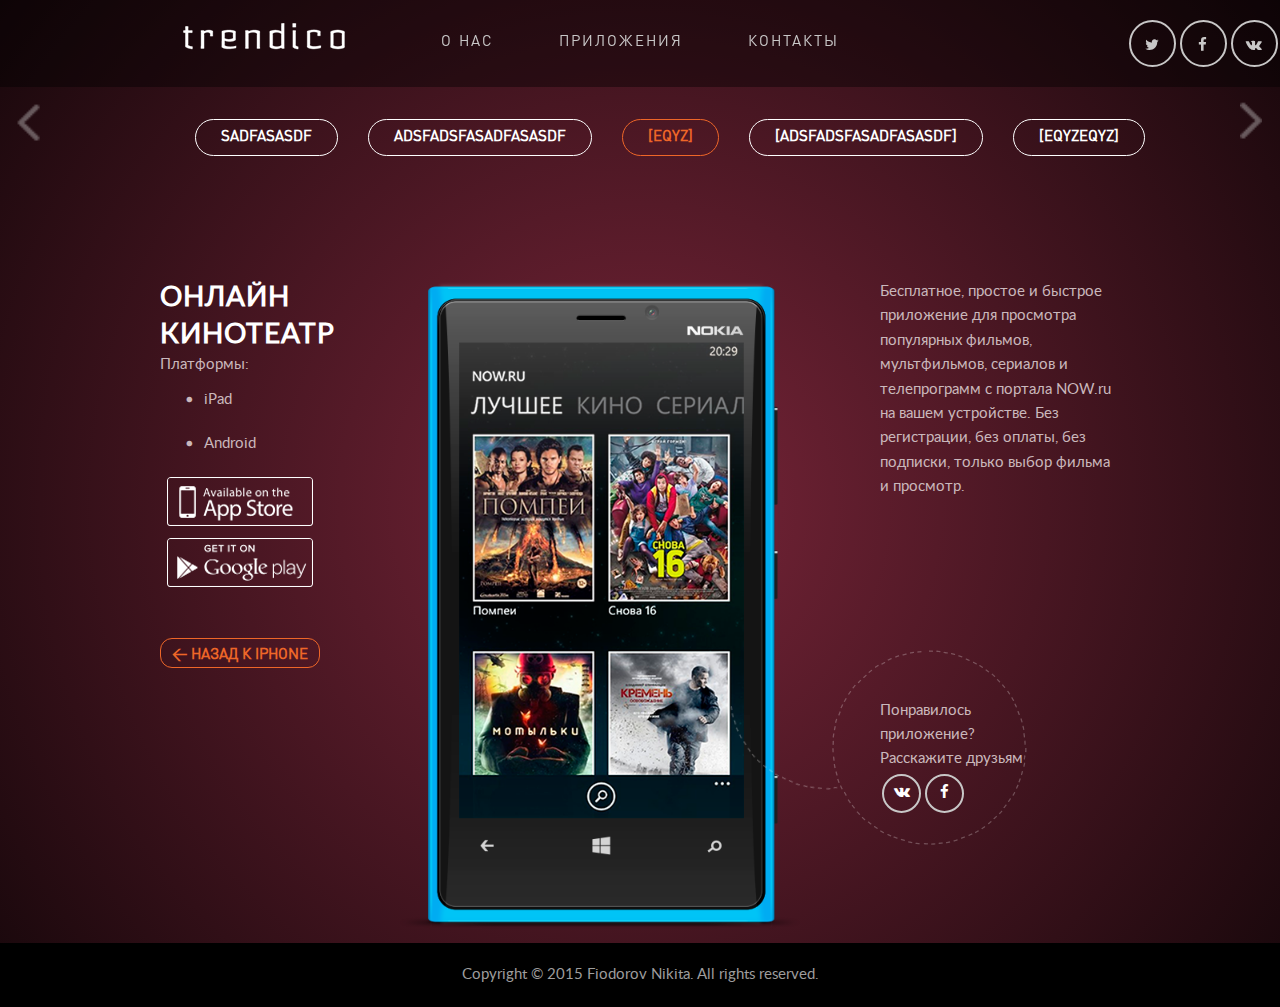
==== commit 25fb8d68: "Адаптивный шрифт" ====
--- a/main.html
+++ b/main.html
@@ -37,7 +37,7 @@
           <figure class="push-2-16 col-2-16 header-logo left tab-col-4-16">
             <a href="http://trendico.mkoreshkov.ru"> <img src="/images/Background/logo.png" alt=""> </a>
           </figure>
-          <div class="col-8-16 tab-col-12-16">
+          <div class="col-8-16 tab-col-12-16 p-0">
             <li class="centr"><a href="#">О нас</a></li>
             <li class="centr"><a href="#">Приложения</a></li>
             <li class="centr"><a href="#">Контакты</a></li>
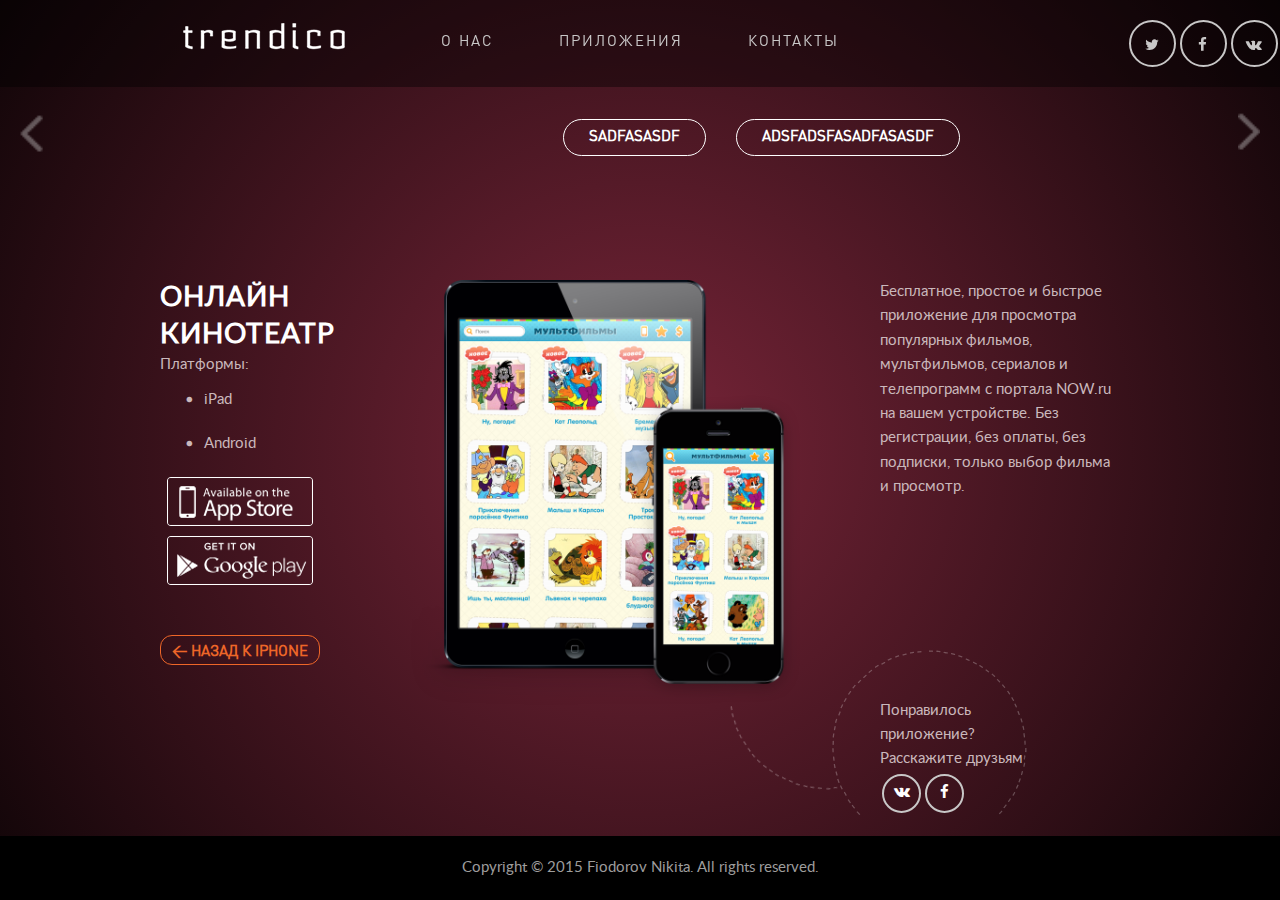
==== commit 75ac2905: "Адаптивный шрифт" ====
--- a/main.html
+++ b/main.html
@@ -70,11 +70,6 @@
               <ul id="dates">
                 <li><a class="btn btn-default" href="#1" class="selected">sadfasasdf</a></li>
                 <li><a class="btn btn-default" href="#2">adsfadsfasadfasasdf</a></li>
-                <li><a class="btn btn-default" href="#3">[eqyz]</a></li>
-                <li><a class="btn btn-default" href="#4">[adsfadsfasadfasasdf]</a></li>
-                <li><a class="btn btn-default" href="#5">[eqyzeqyz]</a></li>
-                <li><a class="btn btn-default" href="#6">[eqyz]</a></li>
-                <li><a class="btn btn-default" href="#7">[adsfadsfasadfasasdf]</a></li>
               </ul>
             </div>
             <ul id="issues">
@@ -126,127 +121,6 @@
                   </div>
                 </div>
               </li>
-              <li id="3" class="issues-elem">
-                <div class="grid">
-                  <div class="issues-content--info push-2-16 col-2-16 tab-col-6-16 mobile-col-16-16">
-                    <h2>Онлайн кинотеатр</h2>
-                    <p>Платформы:</p>
-                    <p class="li">iPad</p>
-                    <p class="li">Android</p>
-                    <a href="#" class="appstore"></a>
-                    <a class="googleplay"></a>
-                    <button class="btn btn-arrow down">&larr; Назад к iphone</button>
-                  </div>
-                  <div class="push-1-16 col-5-16 tab-col-10-16 mobile-col-16-16"> <img width="100%" src="/images/app/tele3.png" /> </div>
-                  <div class="push-1-16 col-3-16 t-push-6-16 tab-col-10-16 mobile-col-16-16">
-                    <p class="issues-description">Бесплатное, простое и быстрое приложение для просмотра популярных фильмов, мультфильмов, сериалов и телепрограмм с портала NOW.ru на вашем устройстве. Без регистрации, без оплаты, без подписки, только выбор фильма и просмотр. </p>
-                    <div class="share-icon mobile-col-16-16 hide-on-tab">
-                      <p>Понравилось</p>
-                      <p>приложение?</p>
-                      <p> Расскажите друзьям</p>
-                      <div class=""><a href="#"><i class="fa fa-vk"></i></a></div>
-                      <div class=""><a href="#"><i class="fa fa-facebook"></i></a></div>
-                    </div>
-                  </div>
-                </div>
-              </li>
-              <li id="4" class="issues-elem">
-                <div class="grid">
-                  <div class="issues-content--info push-2-16 col-2-16 tab-col-6-16 mobile-col-16-16">
-                    <h2>Онлайн кинотеатр</h2>
-                    <p>Платформы:</p>
-                    <p class="li">iPad</p>
-                    <p class="li">Android</p>
-                    <a href="#" class="appstore"></a>
-                    <a class="googleplay"></a>
-                    <button class="btn btn-arrow down">&larr; Назад к iphone</button>
-                  </div>
-                  <div class="push-1-16 col-5-16 tab-col-10-16 mobile-col-16-16"> <img width="100%" src="/images/app/tele4.png" /> </div>
-                  <div class="push-1-16 col-3-16 t-push-6-16 tab-col-10-16 mobile-col-16-16">
-                    <p class="issues-description">Бесплатное, простое и быстрое приложение для просмотра популярных фильмов, мультфильмов, сериалов и телепрограмм с портала NOW.ru на вашем устройстве. Без регистрации, без оплаты, без подписки, только выбор фильма и просмотр. </p>
-                    <div class="share-icon mobile-col-16-16 hide-on-tab">
-                      <p>Понравилось</p>
-                      <p>приложение?</p>
-                      <p> Расскажите друзьям</p>
-                      <div class=""><a href="#"><i class="fa fa-vk"></i></a></div>
-                      <div class=""><a href="#"><i class="fa fa-facebook"></i></a></div>
-                    </div>
-                  </div>
-                </div>
-              </li>
-              <li id="5" class="issues-elem">
-                <div class="grid">
-                  <div class="issues-content--info push-2-16 col-2-16 tab-col-6-16 mobile-col-16-16">
-                    <h2>Онлайн кинотеатр</h2>
-                    <p>Платформы:</p>
-                    <p class="li">iPad</p>
-                    <p class="li">Android</p>
-                    <a href="#" class="appstore"></a>
-                    <a class="googleplay"></a>
-                    <button class="btn btn-arrow down">&larr; Назад к iphone</button>
-                  </div>
-                  <div class="push-1-16 col-5-16 tab-col-10-16 mobile-col-16-16"> <img width="100%" src="/images/app/tele5.png" /> </div>
-                  <div class="push-1-16 col-3-16 t-push-6-16 tab-col-10-16 mobile-col-16-16">
-                    <p class="issues-description">Бесплатное, простое и быстрое приложение для просмотра популярных фильмов, мультфильмов, сериалов и телепрограмм с портала NOW.ru на вашем устройстве. Без регистрации, без оплаты, без подписки, только выбор фильма и просмотр. </p>
-                    <div class="share-icon mobile-col-16-16 hide-on-tab">
-                      <p>Понравилось</p>
-                      <p>приложение?</p>
-                      <p> Расскажите друзьям</p>
-                      <div class=""><a href="#"><i class="fa fa-vk"></i></a></div>
-                      <div class=""><a href="#"><i class="fa fa-facebook"></i></a></div>
-                    </div>
-                  </div>
-                </div>
-              </li>
-            
-            <li id="6" class="issues-elem">
-              <div class="grid">
-                <div class="issues-content--info push-2-16 col-2-16 tab-col-6-16 mobile-col-16-16">
-                  <h2>Онлайн кинотеатр</h2>
-                  <p>Платформы:</p>
-                  <p class="li">iPad</p>
-                  <p class="li">Android</p>
-                  <a href="#" class="appstore"></a>
-                  <a class="googleplay"></a>
-                  <button class="btn btn-arrow down">&larr; Назад к iphone</button>
-                </div>
-                <div class="push-1-16 col-5-16 tab-col-10-16 mobile-col-16-16"> <img width="100%" src="/images/app/tele6.png" /> </div>
-                <div class="push-1-16 col-3-16 t-push-6-16 tab-col-10-16 mobile-col-16-16">
-                  <p class="issues-description">Бесплатное, простое и быстрое приложение для просмотра популярных фильмов, мультфильмов, сериалов и телепрограмм с портала NOW.ru на вашем устройстве. Без регистрации, без оплаты, без подписки, только выбор фильма и просмотр. </p>
-                  <div class="share-icon mobile-col-16-16 hide-on-tab">
-                    <p>Понравилось</p>
-                    <p>приложение?</p>
-                    <p> Расскажите друзьям</p>
-                    <div class=""><a href="#"><i class="fa fa-vk"></i></a></div>
-                    <div class=""><a href="#"><i class="fa fa-facebook"></i></a></div>
-                  </div>
-                </div>
-              </div>
-            </li>
-            <li id="7" class="issues-elem">
-              <div class="grid">
-                <div class="issues-content--info push-2-16 col-2-16 tab-col-6-16 mobile-col-16-16">
-                  <h2>Онлайн кинотеатр</h2>
-                  <p>Платформы:</p>
-                  <p class="li">iPad</p>
-                  <p class="li">Android</p>
-                  <a href="#" class="appstore"></a>
-                  <a class="googleplay"></a>
-                  <button class="btn btn-arrow down">&larr; Назад к iphone</button>
-                </div>
-                <div class="push-1-16 col-5-16 tab-col-10-16 mobile-col-16-16"> <img width="100%" src="/images/app/tele3.png" /> </div>
-                <div class="push-1-16 col-3-16 t-push-6-16 tab-col-10-16 mobile-col-16-16">
-                  <p class="issues-description">Бесплатное, простое и быстрое приложение для просмотра популярных фильмов, мультфильмов, сериалов и телепрограмм с портала NOW.ru на вашем устройстве. Без регистрации, без оплаты, без подписки, только выбор фильма и просмотр. </p>
-                  <div class="share-icon mobile-col-16-16 hide-on-tab">
-                    <p>Понравилось</p>
-                    <p>приложение?</p>
-                    <p> Расскажите друзьям</p>
-                    <div class=""><a href="#"><i class="fa fa-vk"></i></a></div>
-                    <div class=""><a href="#"><i class="fa fa-facebook"></i></a></div>
-                  </div>
-                </div>
-              </div>
-            </li>
             </ul>
             <div id="grad_top"></div>
             <div id="grad_bottom"></div> <a href="#" id="next">+</a> <a href="#" id="prev">-</a> </div>
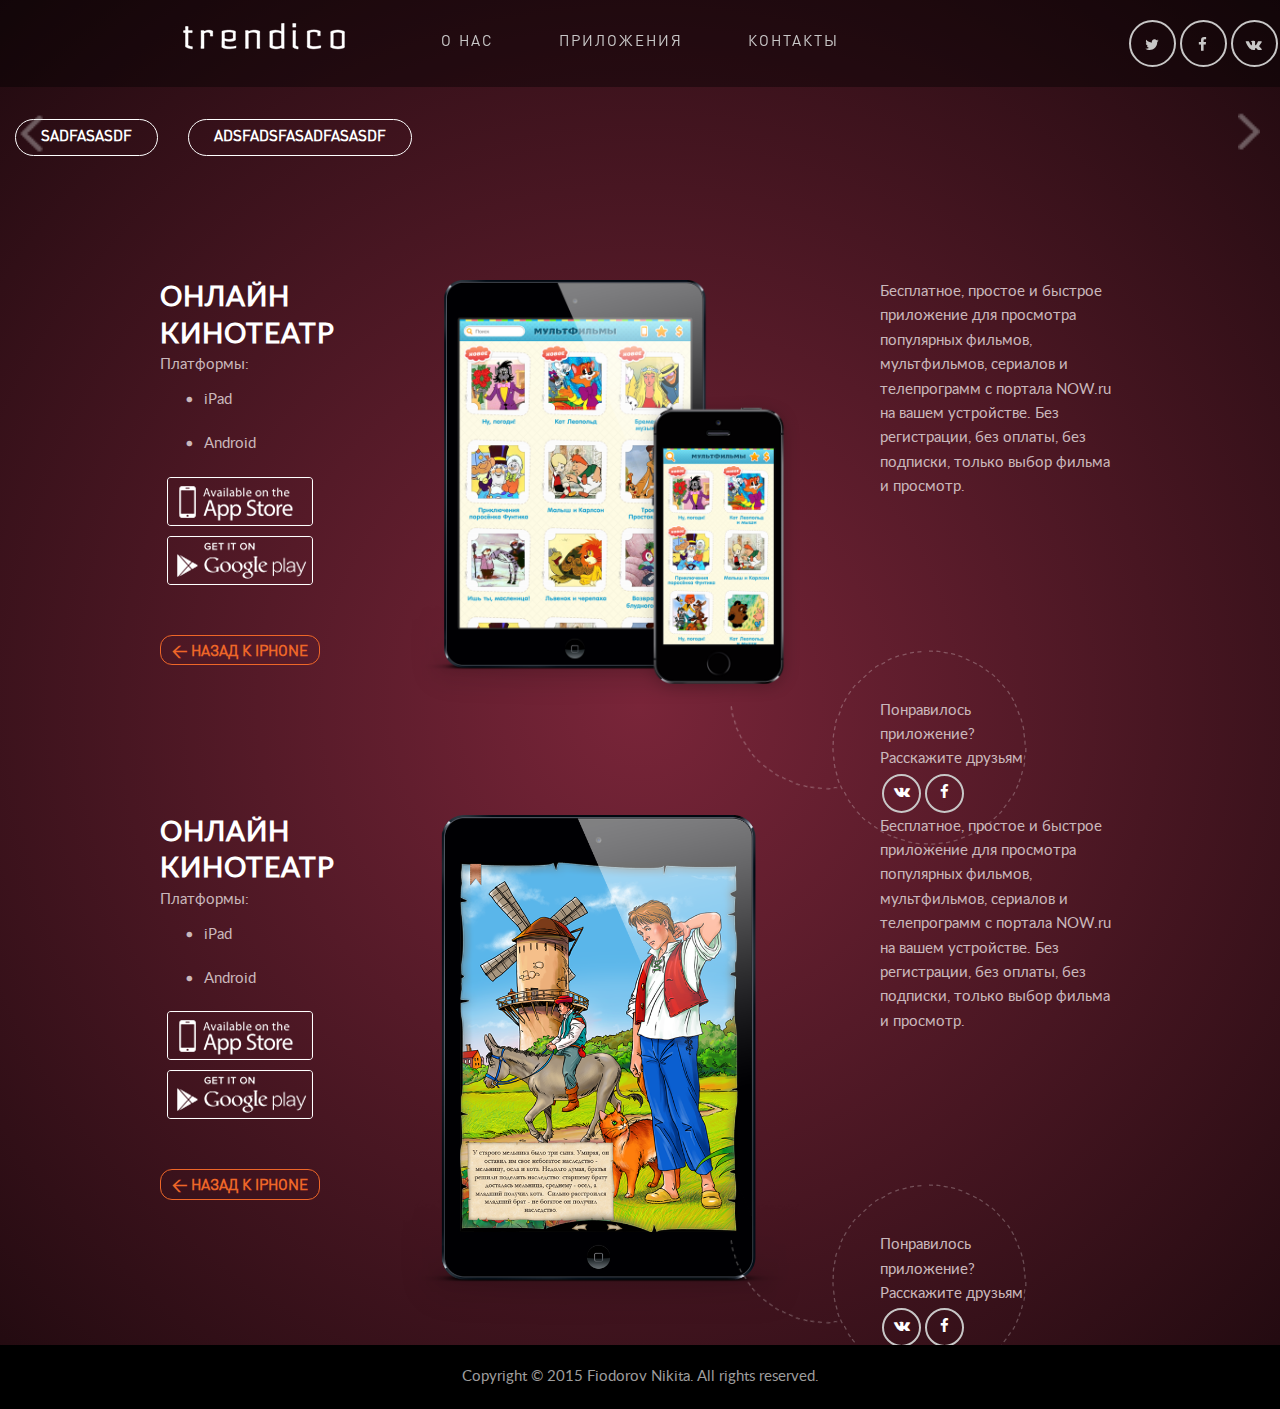
==== commit d507a7d0: "php wp" ====
--- a/main.html
+++ b/main.html
@@ -63,10 +63,24 @@
               , startAt: 3
             })
           });
+
+//          $(function () {
+//            var w = $(window).width();
+//            if (w >= 769){for(var id=1;id<=$('#dates li').length;id++){
+//              var paragrafHeight = parseInt($('.slider-h #issues li#'+id+' .issues-description').height());
+//              var imgHeight = parseInt($('.slider-h #issues li#'+id+' img').height());
+//            if (paragrafHeight>imgHeight){
+//              $('.slider-h #issues li#'+id+' img').css('padding-top',paragrafHeight+'px');
+//            console.log($('.slider-h #issues li#'+id+' .issues-description').height());
+//            }
+//            }
+//            } //.issues-description parseInt($('.slider-h #issues li img').height)
+//            if (w <= 769) {$('.issues-content--info').append( $('.share-icon') );}
+          });
         </script>
         <div class="col-16-16">
           <div id="timeline">
-            <div class="">
+            <div class="" >
               <ul id="dates">
                 <li><a class="btn btn-default" href="#1" class="selected">sadfasasdf</a></li>
                 <li><a class="btn btn-default" href="#2">adsfadsfasadfasasdf</a></li>
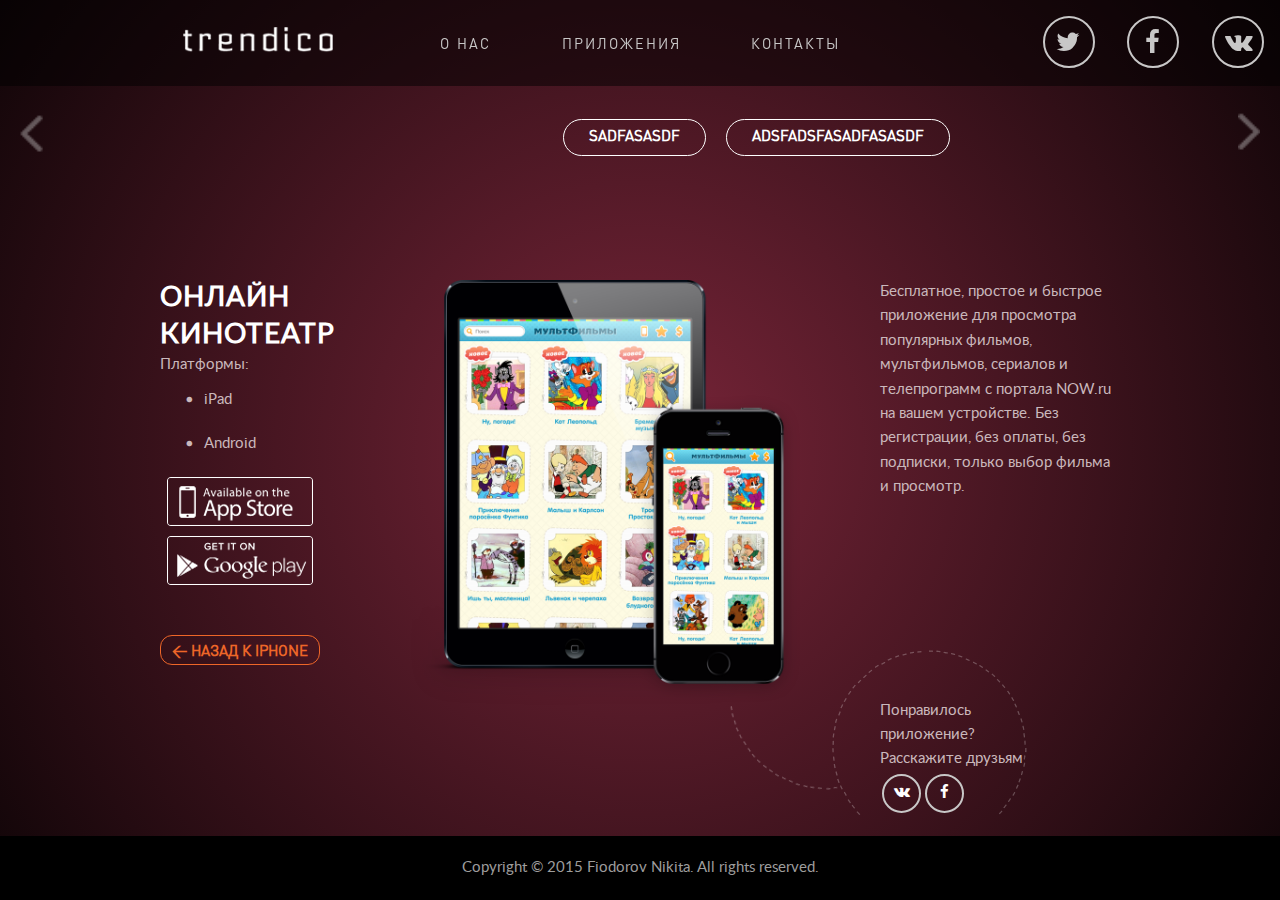
==== commit 68f9ad44: "php wp" ====
--- a/main.html
+++ b/main.html
@@ -76,7 +76,7 @@
 //            }
 //            } //.issues-description parseInt($('.slider-h #issues li img').height)
 //            if (w <= 769) {$('.issues-content--info').append( $('.share-icon') );}
-          });
+//          });
         </script>
         <div class="col-16-16">
           <div id="timeline">
